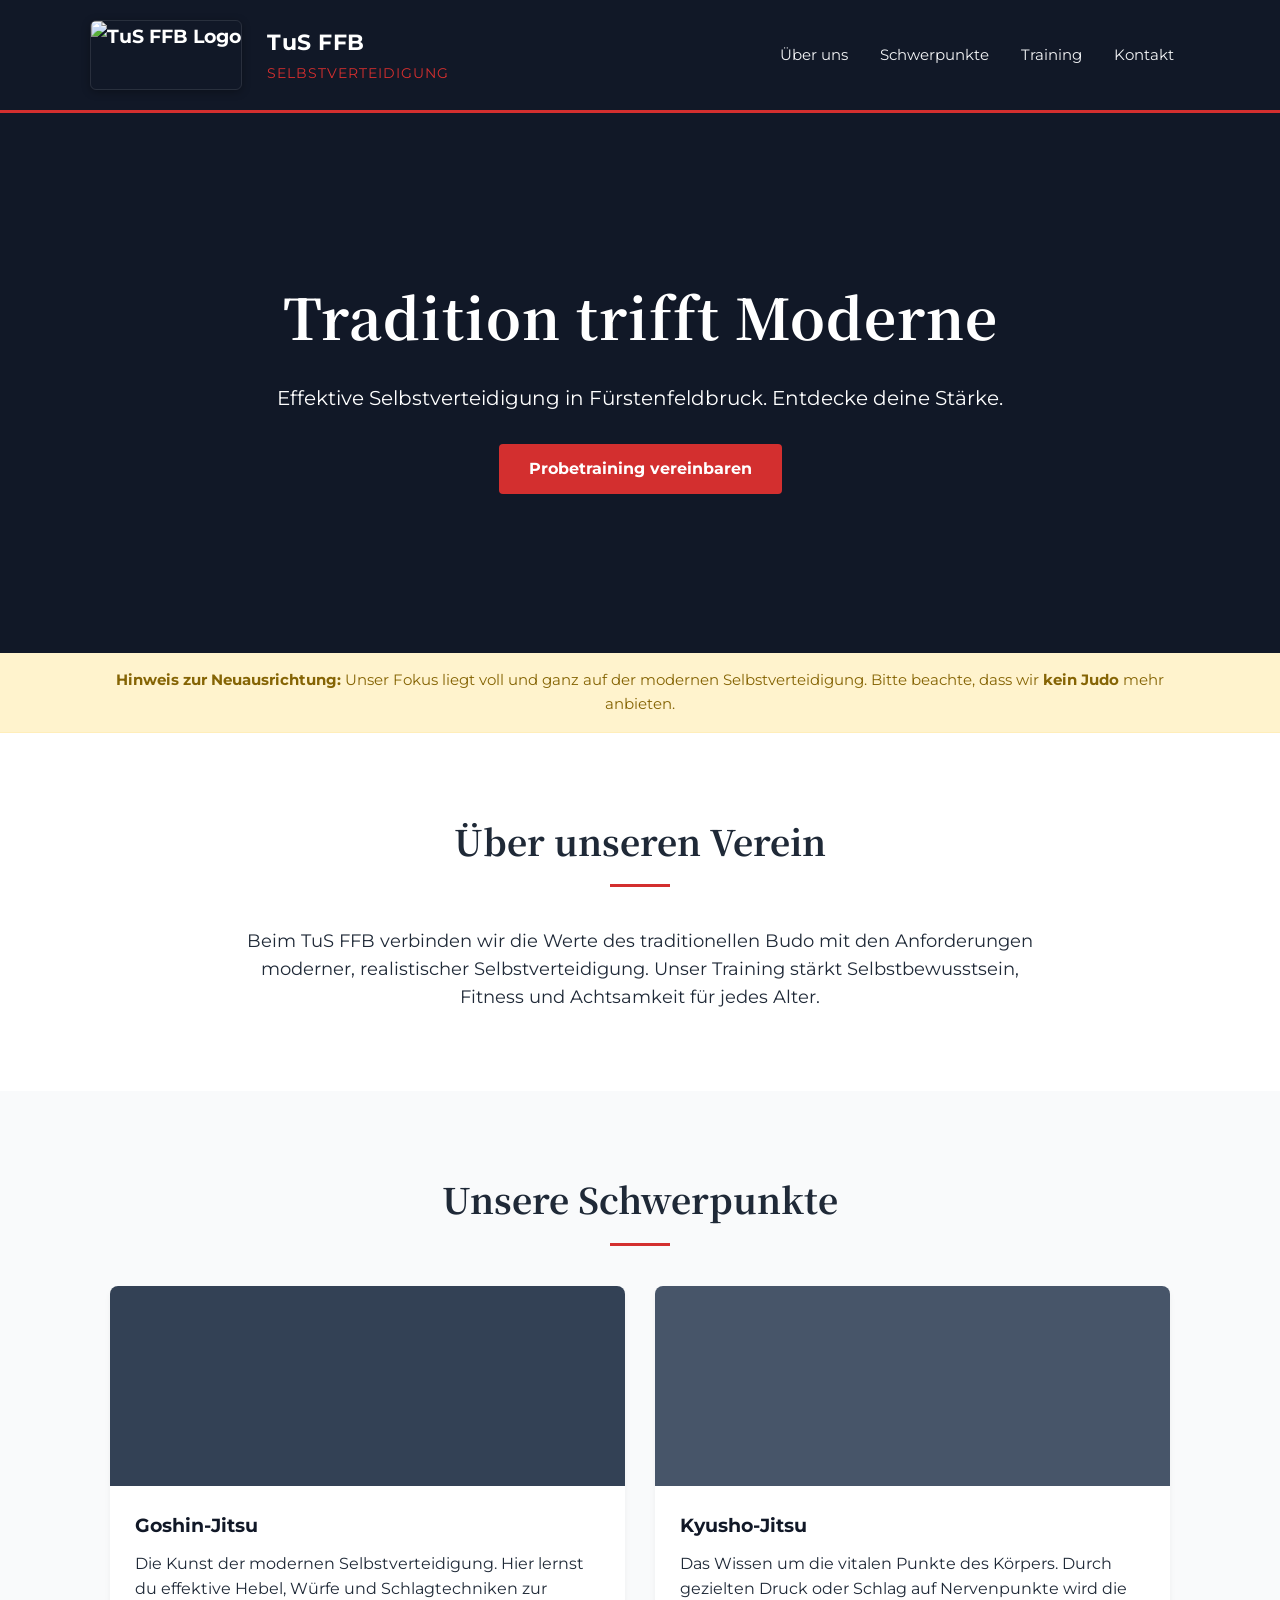
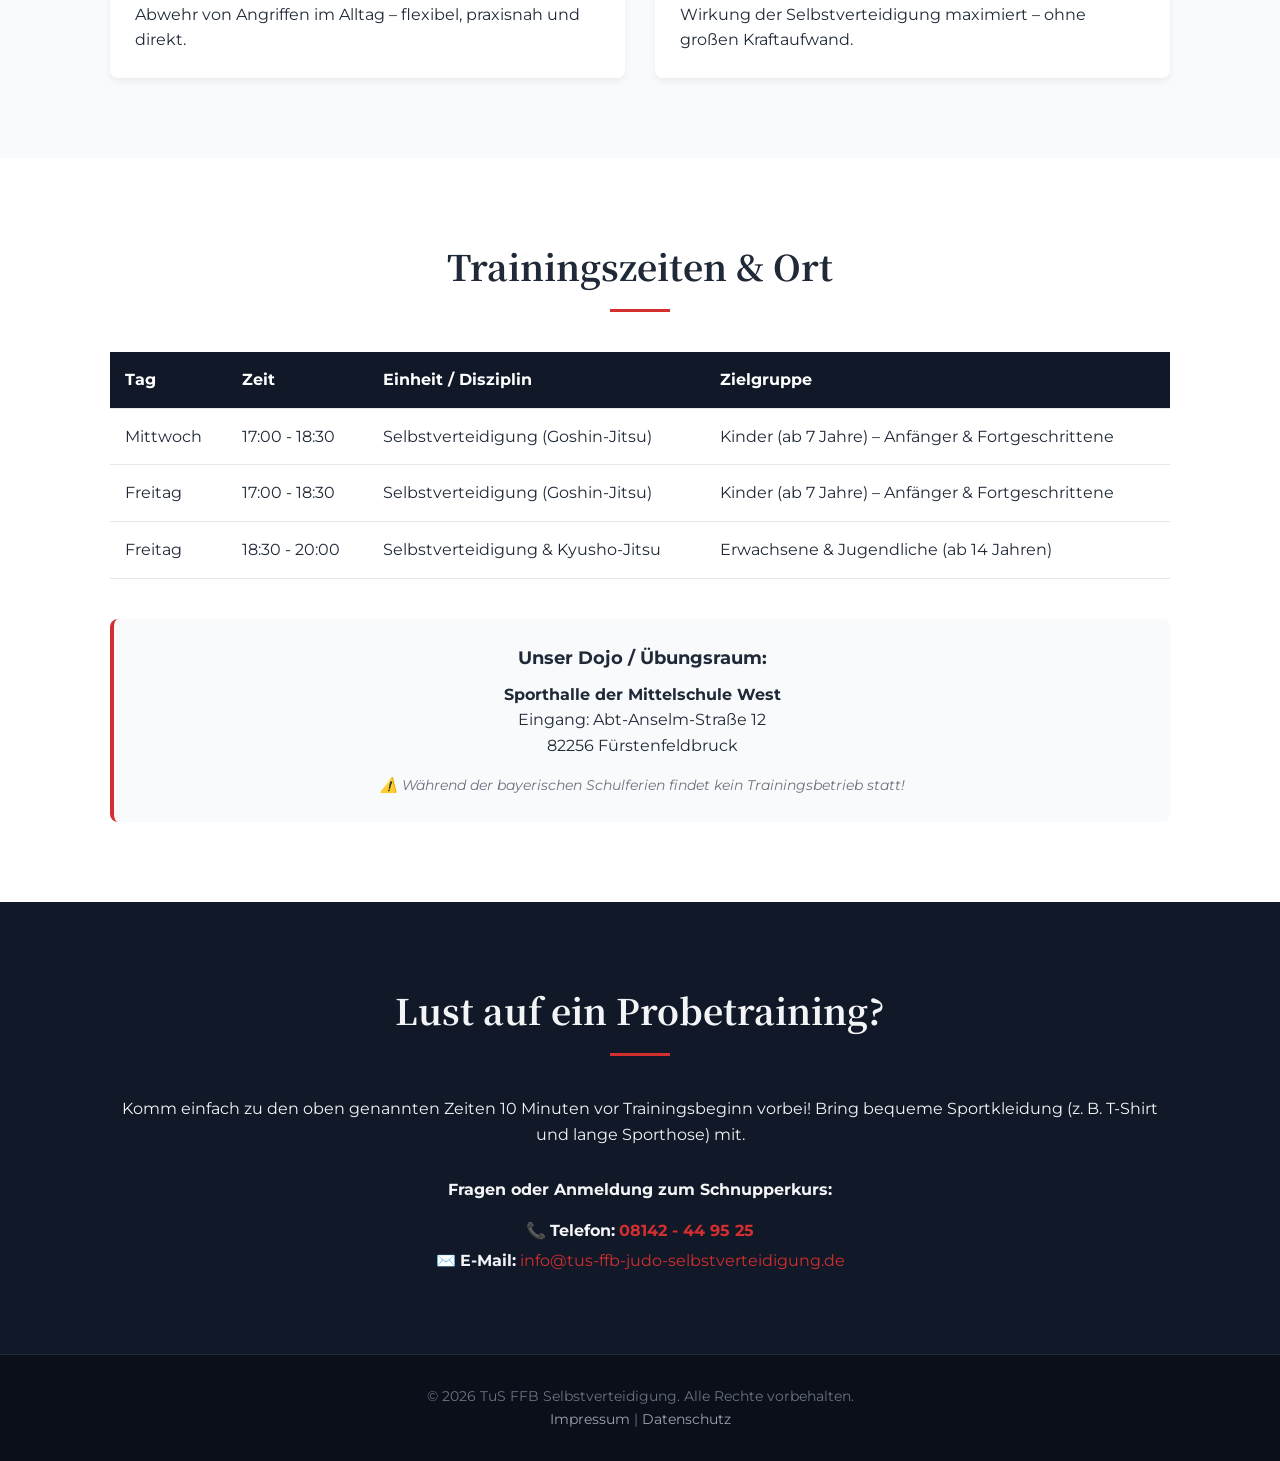
==== index.html @ 3a4cd73d "Add files via upload" ====
<!DOCTYPE html>
<html lang="de">
<head>
    <meta charset="UTF-8">
    <meta name="viewport" content="width=device-width, initial-scale=1.0">
    <title>TuS FFB Selbstverteidigung | Fürstenfeldbruck</title>
    <link rel="stylesheet" href="style.css">
    <!-- Google Fonts für modernen & traditionellen Budo-Vibe -->
    <link href="https://fonts.googleapis.com/css2?family=Montserrat:wght@400;700&family=Noto+Serif+JP:wght@500&display=swap" rel="stylesheet">
</head>
<body>

    <!-- Navigation -->
    <nav class="navbar" style="padding: 20px 0;"> <!-- Mehr Abstand nach oben/unten für ein edleres Gesamtbild -->
        <div class="nav-container">
            <a href="#" class="logo" style="display: flex; align-items: center; gap: 15px;">
                <!-- Das Logo ist nun größer (70px statt 50px) und sticht deutlich mehr ins Auge -->
                <img src="assets/logo.jpg" alt="TuS FFB Logo" style="height: 70px; width: auto; border-radius: 6px; box-shadow: 0 2px 8px rgba(0,0,0,0.3); border: 1px solid rgba(255,255,255,0.1);">
                <div style="display: flex; flex-direction: column;">
                    <span style="font-size: 1.4rem; letter-spacing: 0.5px;">TuS FFB</span>
                    <small style="display: block; font-size: 0.85rem; color: var(--primary); font-weight: 400; text-transform: uppercase; letter-spacing: 1px; margin-top: 2px;">Selbstverteidigung</small>
                </div>
            </a>
            <ul class="nav-menu">
                <li><a href="#ueber-uns">Über uns</a></li>
                <li><a href="#disziplinen">Schwerpunkte</a></li>
                <li><a href="#training">Training</a></li>
                <li><a href="#kontakt">Kontakt</a></li>
            </ul>
        </div>
    </nav>

    <!-- Hero Section (Einstiegsbereich) -->
    <header class="hero">
        <div class="hero-content">
            <h1>Tradition trifft Moderne</h1>
            <p>Effektive Selbstverteidigung in Fürstenfeldbruck. Entdecke deine Stärke.</p>
            <a href="#kontakt" class="btn">Probetraining vereinbaren</a>
        </div>
    </header>

    <!-- Wichtiger Hinweis zur Neuausrichtung (Ersetzt die alte Judo-Präsenz) -->
    <section class="notice-bar">
        <div class="container">
            <p><strong>Hinweis zur Neuausrichtung:</strong> Unser Fokus liegt voll und ganz auf der modernen Selbstverteidigung. Bitte beachte, dass wir <strong>kein Judo</strong> mehr anbieten.</p>
        </div>
    </section>

    <!-- Über uns -->
    <section id="ueber-uns" class="section">
        <div class="container">
            <h2 class="section-title">Über unseren Verein</h2>
            <p class="section-subtitle">Beim TuS FFB verbinden wir die Werte des traditionellen Budo mit den Anforderungen moderner, realistischer Selbstverteidigung. Unser Training stärkt Selbstbewusstsein, Fitness und Achtsamkeit für jedes Alter.</p>
        </div>
    </section>

    <!-- Disziplinen / Schwerpunkte -->
    <section id="disziplinen" class="section bg-light">
        <div class="container">
            <h2 class="section-title">Unsere Schwerpunkte</h2>
            <div class="grid">
                <!-- Goshin-Jitsu -->
                <div class="card">
                    <div class="card-img" style="background-image: url('assets/goshin.jpg'); background-color: #334155;"></div>
                    <div class="card-content">
                        <h3>Goshin-Jitsu</h3>
                        <p>Die Kunst der modernen Selbstverteidigung. Hier lernst du effektive Hebel, Würfe und Schlagtechniken zur Abwehr von Angriffen im Alltag – flexibel, praxisnah und direkt.</p>
                    </div>
                </div>
                <!-- Kyusho-Jitsu -->
                <div class="card">
                    <div class="card-img" style="background-image: url('assets/kyusho.jpg'); background-color: #475569;"></div>
                    <div class="card-content">
                        <h3>Kyusho-Jitsu</h3>
                        <p>Das Wissen um die vitalen Punkte des Körpers. Durch gezielten Druck oder Schlag auf Nervenpunkte wird die Wirkung der Selbstverteidigung maximiert – ohne großen Kraftaufwand.</p>
                    </div>
                </div>
            </div>
        </div>
    </section>

    <!-- Trainingszeiten & Ort -->
    <section id="training" class="section">
        <div class="container">
            <h2 class="section-title">Trainingszeiten & Ort</h2>
            <div class="table-responsive">
                <table>
                    <thead>
                        <tr>
                            <th>Tag</th>
                            <th>Zeit</th>
                            <th>Einheit / Disziplin</th>
                            <th>Zielgruppe</th>
                        </tr>
                    </thead>
                    <tbody>
                        <tr>
                            <td>Mittwoch</td>
                            <td>17:00 - 18:30</td>
                            <td>Selbstverteidigung (Goshin-Jitsu)</td>
                            <td>Kinder (ab 7 Jahre) – Anfänger & Fortgeschrittene</td>
                        </tr>
                        <tr>
                            <td>Freitag</td>
                            <td>17:00 - 18:30</td>
                            <td>Selbstverteidigung (Goshin-Jitsu)</td>
                            <td>Kinder (ab 7 Jahre) – Anfänger & Fortgeschrittene</td>
                        </tr>
                        <tr>
                            <td>Freitag</td>
                            <td>18:30 - 20:00</td>
                            <td>Selbstverteidigung & Kyusho-Jitsu</td>
                            <td>Erwachsene & Jugendliche (ab 14 Jahren)</td>
                        </tr>
                    </tbody>
                </table>
            </div>
            
            <!-- Standort-Box -->
            <div class="training-location-box">
                <p style="font-size: 1.1rem; margin-bottom: 10px;"><strong>Unser Dojo / Übungsraum:</strong></p>
                <p><strong>Sporthalle der Mittelschule West</strong><br>
                Eingang: Abt-Anselm-Straße 12<br>
                82256 Fürstenfeldbruck</p>
                <p class="ferien-notice">⚠️ Während der bayerischen Schulferien findet kein Trainingsbetrieb statt!</p>
            </div>
        </div>
    </section>

    <!-- Kontakt & Probetraining -->
    <section id="kontakt" class="section bg-dark text-light">
        <div class="container text-center">
            <h2 class="section-title">Lust auf ein Probetraining?</h2>
            <p>Komm einfach zu den oben genannten Zeiten 10 Minuten vor Trainingsbeginn vorbei! Bring bequeme Sportkleidung (z. B. T-Shirt und lange Sporthose) mit.</p>
            
            <div class="contact-info">
                <p style="margin-bottom: 15px;"><strong>Fragen oder Anmeldung zum Schnupperkurs:</strong></p>
                <p style="margin-bottom: 5px;">📞 <strong>Telefon:</strong> <a href="tel:08142449525" class="contact-link">08142 - 44 95 25</a></p>
                <p>✉️ <strong>E-Mail:</strong> <a href="mailto:info@tus-ffb-judo-selbstverteidigung.de" style="color: var(--primary); text-decoration: none;">info@tus-ffb-judo-selbstverteidigung.de</a></p>
            </div>
        </div>
    </section>

    <!-- Footer -->
    <footer class="footer">
        <div class="container text-center">
            <p>&copy; 2026 TuS FFB Selbstverteidigung. Alle Rechte vorbehalten.</p>
            <p><a href="impressum.html">Impressum</a> | <a href="datenschutz.html">Datenschutz</a></p>
        </div>
    </footer>

</body>
</html>
---- style.css ----
/* --- Globale Einstellungen & Variablen --- */
:root {
    --primary: #d32f2f;       /* Modernes Budo-Rot */
    --dark: #111827;          /* Tiefes Anthrazit */
    --light: #f9fafb;         /* Off-White für Lesbarkeit */
    --text-dark: #1f2937;
    --text-light: #f3f4f6;
    --font-sans: 'Montserrat', sans-serif;
    --font-serif: 'Noto Serif JP', serif;
}

* {
    margin: 0;
    padding: 0;
    box-sizing: border-box;
}

html {
    scroll-behavior: smooth;
}

body {
    font-family: var(--font-sans);
    color: var(--text-dark);
    line-height: 1.6;
    background-color: #ffffff;
}

.container {
    width: 90%;
    max-width: 1100px;
    margin: 0 auto;
    padding: 0 20px;
}

/* --- Navigation --- */
.navbar {
    background-color: var(--dark);
    padding: 15px 0;
    position: sticky;
    top: 0;
    z-index: 1000;
    border-bottom: 3px solid var(--primary);
}

.nav-container {
    display: flex;
    justify-content: space-between;
    align-items: center;
    width: 90%;
    max-width: 1100px;
    margin: 0 auto;
}

.logo {
    display: flex;
    align-items: center;
    color: white;
    text-decoration: none;
    font-weight: 700;
    font-size: 1.2rem;
}

.logo img {
    height: 40px;
    margin-right: 10px;
}

.logo small {
    display: block;
    font-size: 0.8rem;
    color: var(--primary);
    font-weight: 400;
}

.nav-menu {
    display: flex;
    list-style: none;
}

.nav-menu a {
    color: var(--text-light);
    text-decoration: none;
    padding: 8px 16px;
    font-size: 0.95rem;
    transition: color 0.3s;
}

.nav-menu a:hover {
    color: var(--primary);
}

/* --- Hero Section --- */
.hero {
    height: 60vh;
    background-color: var(--dark);
    display: flex;
    align-items: center;
    text-align: center;
    color: white;
    background-image: linear-gradient(rgba(17, 24, 39, 0.85), rgba(17, 24, 39, 0.85)), url('assets/hero-bg.jpg');
    background-size: cover;
    background-position: center;
}

.hero-content {
    max-width: 800px;
    margin: 0 auto;
    padding: 0 20px;
}

.hero h1 {
    font-family: var(--font-serif);
    font-size: 3.5rem;
    margin-bottom: 20px;
    letter-spacing: 1px;
}

.hero p {
    font-size: 1.25rem;
    margin-bottom: 30px;
}

.btn {
    display: inline-block;
    background-color: var(--primary);
    color: white;
    padding: 12px 30px;
    text-decoration: none;
    font-weight: 700;
    border-radius: 4px;
    transition: background-color 0.3s, transform 0.2s;
}

.btn:hover {
    background-color: #b71c1c;
    transform: translateY(-2px);
}

/* --- Hinweis-Banner --- */
.notice-bar {
    background-color: #fff3cd;
    color: #856404;
    padding: 15px 0;
    text-align: center;
    font-size: 0.95rem;
    border-bottom: 1px solid #ffeeba;
}

/* --- Sektionen Allgemein --- */
.section {
    padding: 80px 0;
}

.bg-light { background-color: var(--light); }
.bg-dark { background-color: var(--dark); }
.text-light { color: var(--text-light); }
.text-center { text-align: center; }

.section-title {
    font-family: var(--font-serif);
    font-size: 2.2rem;
    text-align: center;
    margin-bottom: 40px;
    position: relative;
}

.section-title::after {
    content: '';
    display: block;
    width: 60px;
    height: 3px;
    background-color: var(--primary);
    margin: 15px auto 0 auto;
}

.section-subtitle {
    max-width: 800px;
    margin: 0 auto;
    text-align: center;
    font-size: 1.1rem;
}

/* --- Disziplinen Grid (Karten) --- */
.grid {
    display: grid;
    grid-template-columns: repeat(auto-fit, minmax(300px, 1fr));
    gap: 30px;
    margin-top: 20px;
}

.card {
    background: white;
    border-radius: 8px;
    overflow: hidden;
    box-shadow: 0 4px 6px rgba(0,0,0,0.05);
    transition: transform 0.3s;
}

.card:hover {
    transform: translateY(-5px);
}

.card-img {
    height: 200px;
    background-size: cover;
    background-position: center;
}

.card-content {
    padding: 25px;
}

.card-content h3 {
    margin-bottom: 10px;
    color: var(--dark);
}

/* --- Tabelle (Trainingszeiten) --- */
.table-responsive {
    overflow-x: auto;
    margin-top: 20px;
}

table {
    width: 100%;
    border-collapse: collapse;
    background: white;
}

th, td {
    padding: 15px;
    text-align: left;
    border-bottom: 1px solid #e5e7eb;
}

th {
    background-color: var(--dark);
    color: white;
}

/* --- Standort-Box --- */
.training-location-box {
    margin-top: 40px; 
    text-align: center; 
    background: #f9fafb; 
    padding: 25px; 
    border-radius: 8px; 
    border-left: 4px solid var(--primary);
}

.ferien-notice {
    font-size: 0.9rem; 
    color: #6b7280; 
    margin-top: 15px; 
    font-style: italic;
}

/* --- Kontakt --- */
.contact-info {
    margin-top: 30px;
}

.contact-link {
    color: var(--primary); 
    text-decoration: none; 
    font-weight: bold;
}

/* --- Footer --- */
.footer {
    background-color: #0b0f19;
    color: #6b7280;
    padding: 30px 0;
    font-size: 0.9rem;
    border-top: 1px solid #1f2937;
}

.footer a {
    color: #9ca3af;
    text-decoration: none;
}

.footer a:hover {
    color: white;
}

/* --- Responsive Darstellung (Mobiloptimierung) --- */
@media (max-width: 768px) {
    .nav-container {
        flex-direction: column;
        gap: 15px;
    }
    
    .nav-menu {
        width: 100%;
        justify-content: center;
        flex-wrap: wrap;
    }

    .hero h1 {
        font-size: 2.2rem;
    }

    .hero p {
        font-size: 1.1rem;
    }

    .section {
        padding: 50px 0;
    }
}
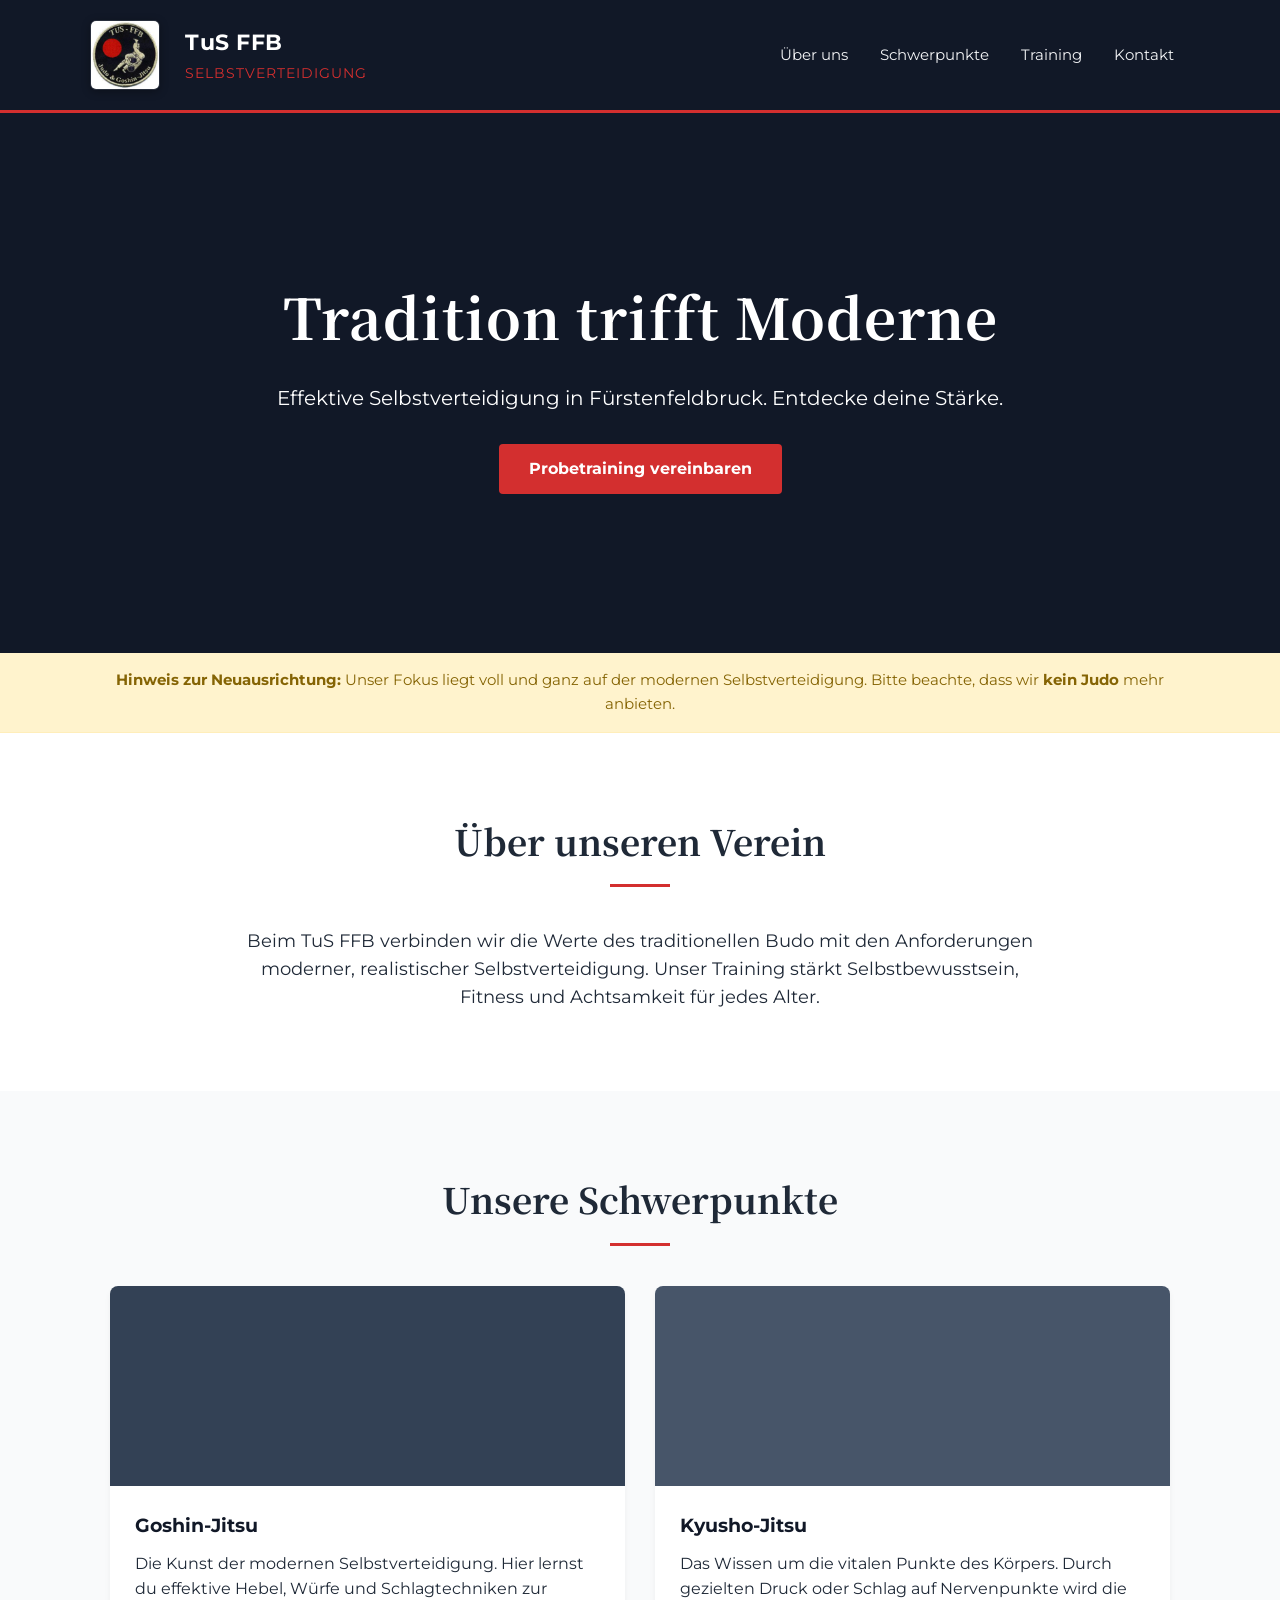
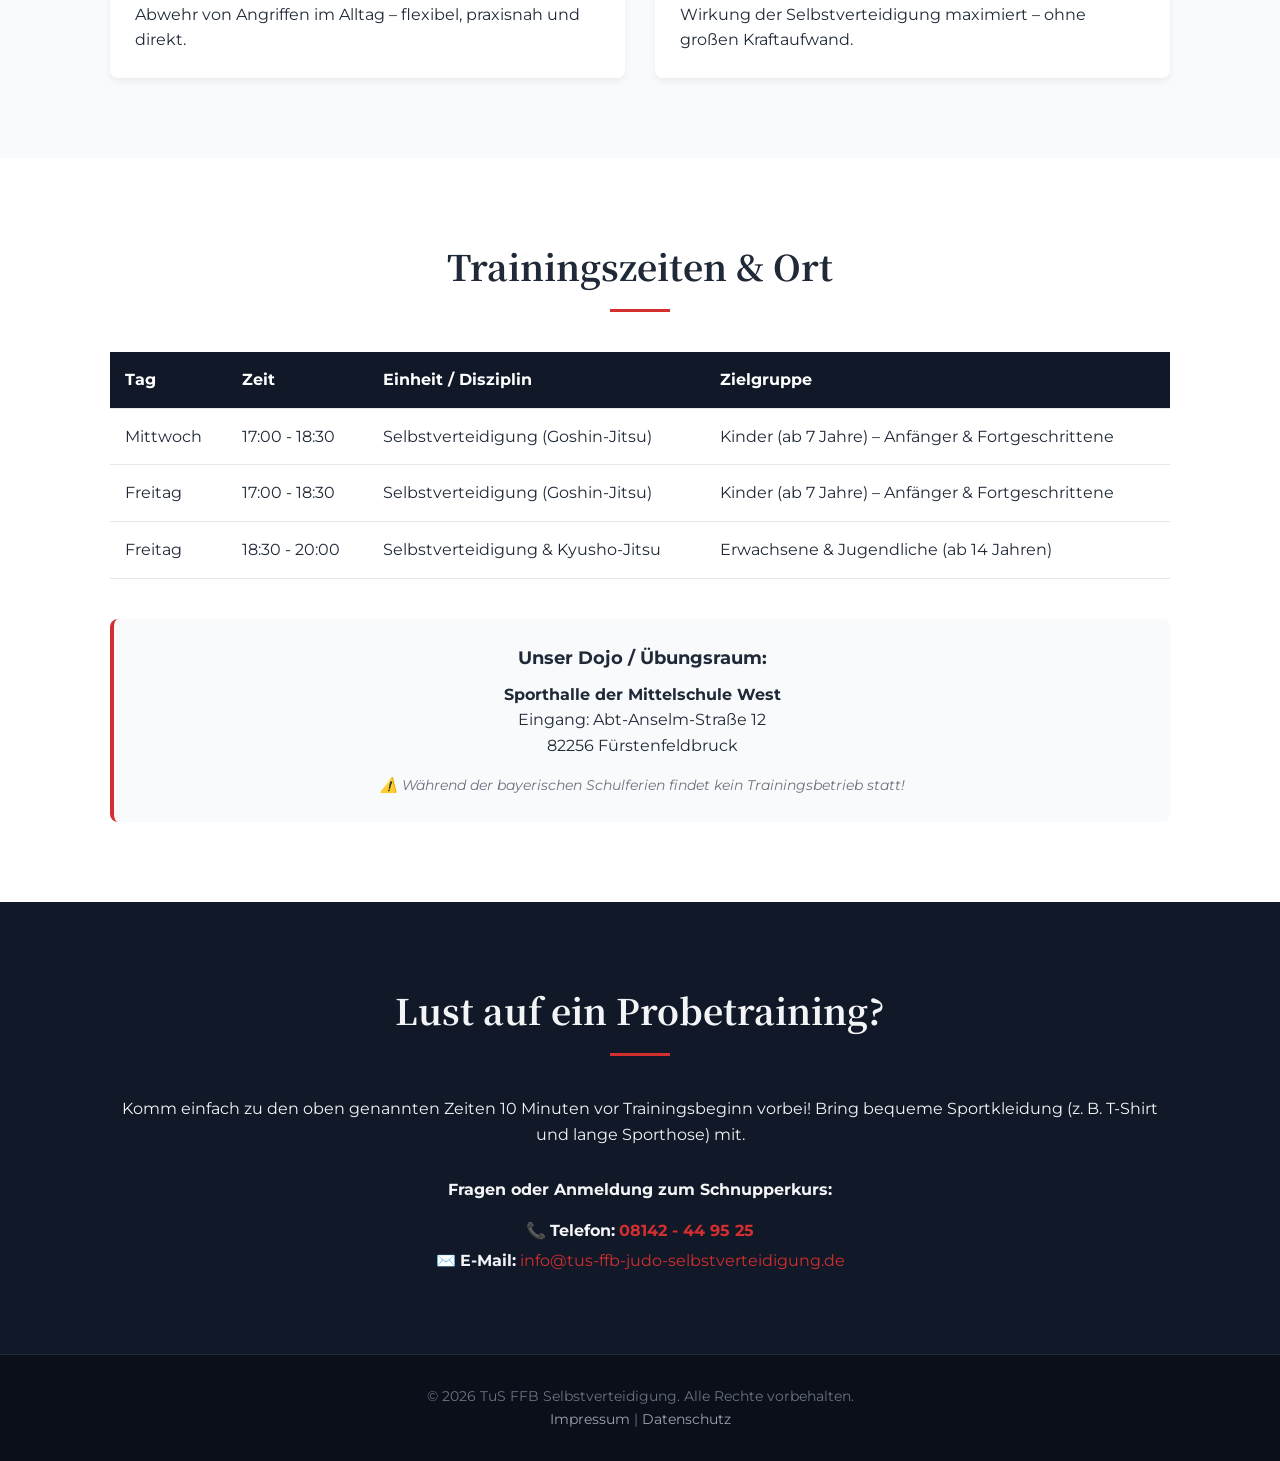
==== commit 9860651b: "Update index.html" ====
--- a/index.html
+++ b/index.html
@@ -15,7 +15,7 @@
         <div class="nav-container">
             <a href="#" class="logo" style="display: flex; align-items: center; gap: 15px;">
                 <!-- Das Logo ist nun größer (70px statt 50px) und sticht deutlich mehr ins Auge -->
-                <img src="assets/logo.jpg" alt="TuS FFB Logo" style="height: 70px; width: auto; border-radius: 6px; box-shadow: 0 2px 8px rgba(0,0,0,0.3); border: 1px solid rgba(255,255,255,0.1);">
+                <img src="assets/Logo.jpg" alt="TuS FFB Logo" style="height: 70px; width: auto; border-radius: 6px; box-shadow: 0 2px 8px rgba(0,0,0,0.3); border: 1px solid rgba(255,255,255,0.1);">
                 <div style="display: flex; flex-direction: column;">
                     <span style="font-size: 1.4rem; letter-spacing: 0.5px;">TuS FFB</span>
                     <small style="display: block; font-size: 0.85rem; color: var(--primary); font-weight: 400; text-transform: uppercase; letter-spacing: 1px; margin-top: 2px;">Selbstverteidigung</small>
@@ -150,4 +150,4 @@
     </footer>
 
 </body>
-</html>+</html>
